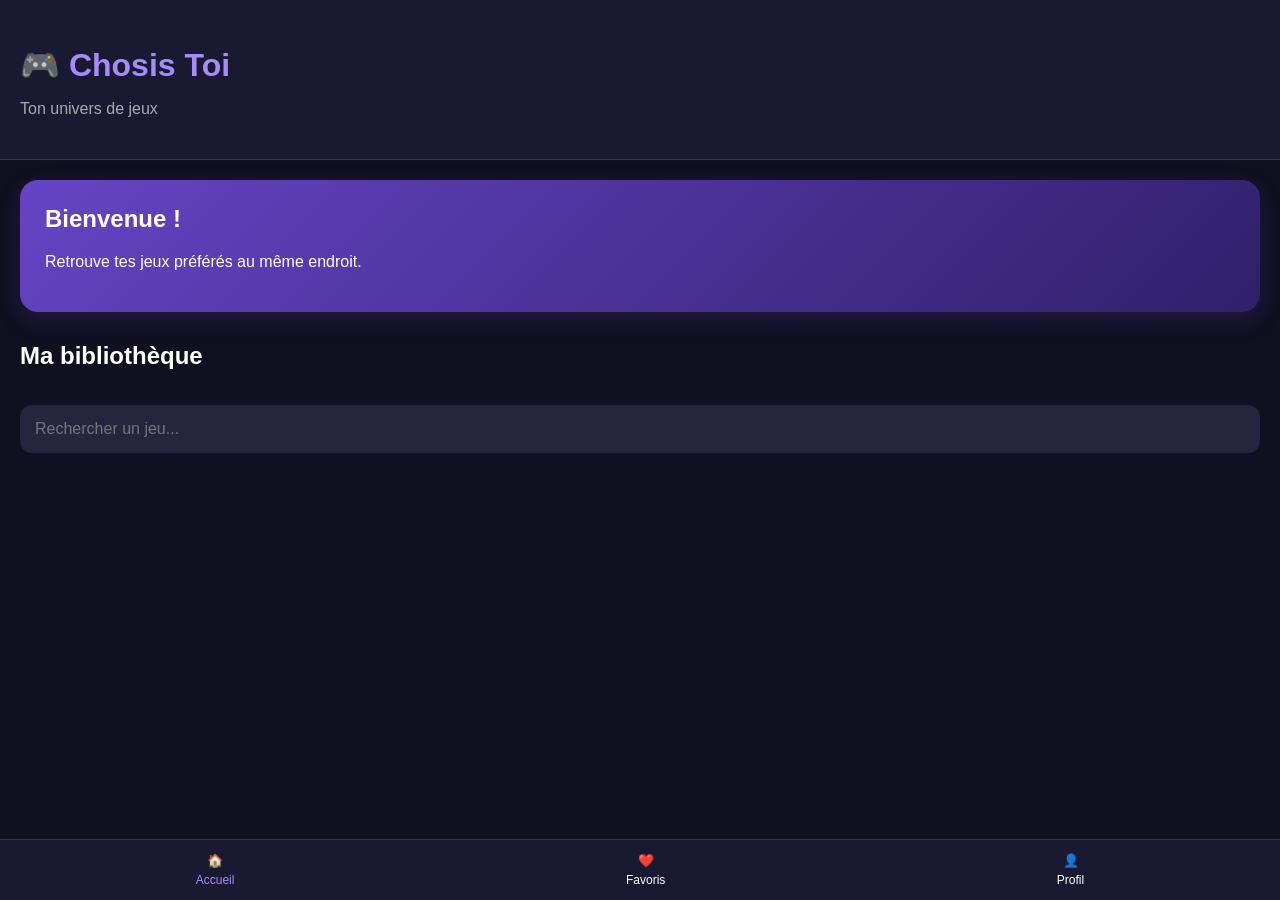
==== index.html @ 251e57ac "Add files via upload" ====
<!DOCTYPE html>
<html lang="fr">
<head>
    <meta charset="UTF-8">
    <meta name="viewport" content="width=device-width, initial-scale=1.0">
    <meta name="theme-color" content="#101020">
    <title>Chosis Toi</title>
    <link rel="stylesheet" href="style.css">
</head>

<body>

    <header class="header">
        <h1>🎮 Chosis Toi</h1>
        <p>Ton univers de jeux</p>
    </header>

    <main>
        <section class="welcome">
            <h2>Bienvenue !</h2>
            <p>Retrouve tes jeux préférés au même endroit.</p>
        </section>

        <section class="library">
            <h2>Ma bibliothèque</h2>

            <input
                type="text"
                id="search"
                placeholder="Rechercher un jeu..."
            >

            <div id="games" class="games"></div>

<section id="game-details" class="game-details" hidden>
    <button id="back-button">← Retour</button>
    <img id="detail-image" src="" alt="">
    <h2 id="detail-name"></h2>
    <p id="detail-console"></p>
    <button id="play-button">🎮 Jouer</button>
</section>
        
    </main>

    
<nav class="bottom-nav">
    <button class="nav-button active" data-page="home">
        🏠<span>Accueil</span>
    </button>
    <button class="nav-button" data-page="favorites">
        ❤️<span>Favoris</span>
    </button>
    <button class="nav-button" data-page="profile">
        👤<span>Profil</span>
    </button>
</nav>


    <script src="script.js"></script>

</body>
</html>
---- style.css ----
* {
    box-sizing: border-box;
}

body {
    margin: 0;
    font-family: Arial, sans-serif;
    background: #101020;
    color: white;
}

.header {
    padding: 25px 20px;
    background: #191932;
}

.header h1 {
    color: #a78bfa;
    margin-bottom: 5px;
}

.header p {
    color: #aaa;
}

main {
    padding: 20px;
    padding-bottom: 100px;
}

.welcome {
    background: linear-gradient(135deg, #6545c5, #30206b);
    padding: 25px;
    border-radius: 18px;
    margin-bottom: 30px;
}

.welcome h2 {
    margin-top: 0;
}

.library input {
    width: 100%;
    padding: 15px;
    border: none;
    border-radius: 12px;
    margin: 15px 0;
    background: #25253d;
    color: white;
    font-size: 16px;
}

.games {
    display: grid;
    grid-template-columns: repeat(2, 1fr);
    gap: 15px;
}

.game {
    background: #202039;
    padding: 18px;
    border-radius: 15px;
}

.game h3 {
    margin-top: 5px;
}

.game button {
    background: #8059e8;
    color: white;
    border: none;
    padding: 10px;
    border-radius: 8px;
    width: 100%;
}

.bottom-nav {
    position: fixed;
    bottom: 0;
    left: 0;
    width: 100%;
    display: flex;
    justify-content: space-around;
    padding: 15px 5px;
    background: #191932;
}

.bottom-nav button {
    background: none;
    color: white;
    border: none;
    font-size: 13px;
}

.game {
    transition: transform 0.2s ease;
    border: 1px solid #343452;
}

.game:hover {
    transform: translateY(-5px);
}

.game button {
    cursor: pointer;
    transition: background 0.2s ease;
}

.game button:hover {
    background: #a78bfa;
}

.header {
    border-bottom: 1px solid #343452;
}

.welcome {
    box-shadow: 0 8px 25px rgba(101, 69, 197, 0.2);
}

.games {
    display: grid;
    grid-template-columns: repeat(2, minmax(0, 1fr));
    gap: 16px;
}

.game-card {
    background: #202039;
    padding: 10px;
    border-radius: 16px;
    overflow: hidden;
    border: 1px solid #343452;
}

.game-card img {
    width: 100%;
    height: 125px;
    object-fit: cover;
    border-radius: 11px;
}

.game-card h3 {
    margin-bottom: 5px;
}

.game-card p {
    color: #aaa;
    font-size: 13px;
}

.game-card button {
    width: 100%;
    padding: 10px;
    border: none;
    border-radius: 9px;
    background: #8059e8;
    color: white;
    cursor: pointer;
}

.bottom-nav {
    display: flex;
    justify-content: space-around;
    align-items: center;
    position: fixed;
    bottom: 0;
    left: 0;
    width: 100%;
    padding: 12px 0;
    background: #191932;
    border-top: 1px solid #343452;
    z-index: 10;
}

.nav-button {
    display: flex;
    flex-direction: column;
    align-items: center;
    gap: 5px;
    background: none;
    border: none;
    color: #aaa;
    font-size: 20px;
    cursor: pointer;
}

.nav-button span {
    font-size: 12px;
}

.nav-button.active {
    color: #a78bfa;
}

body {
    padding-bottom: 85px;
}
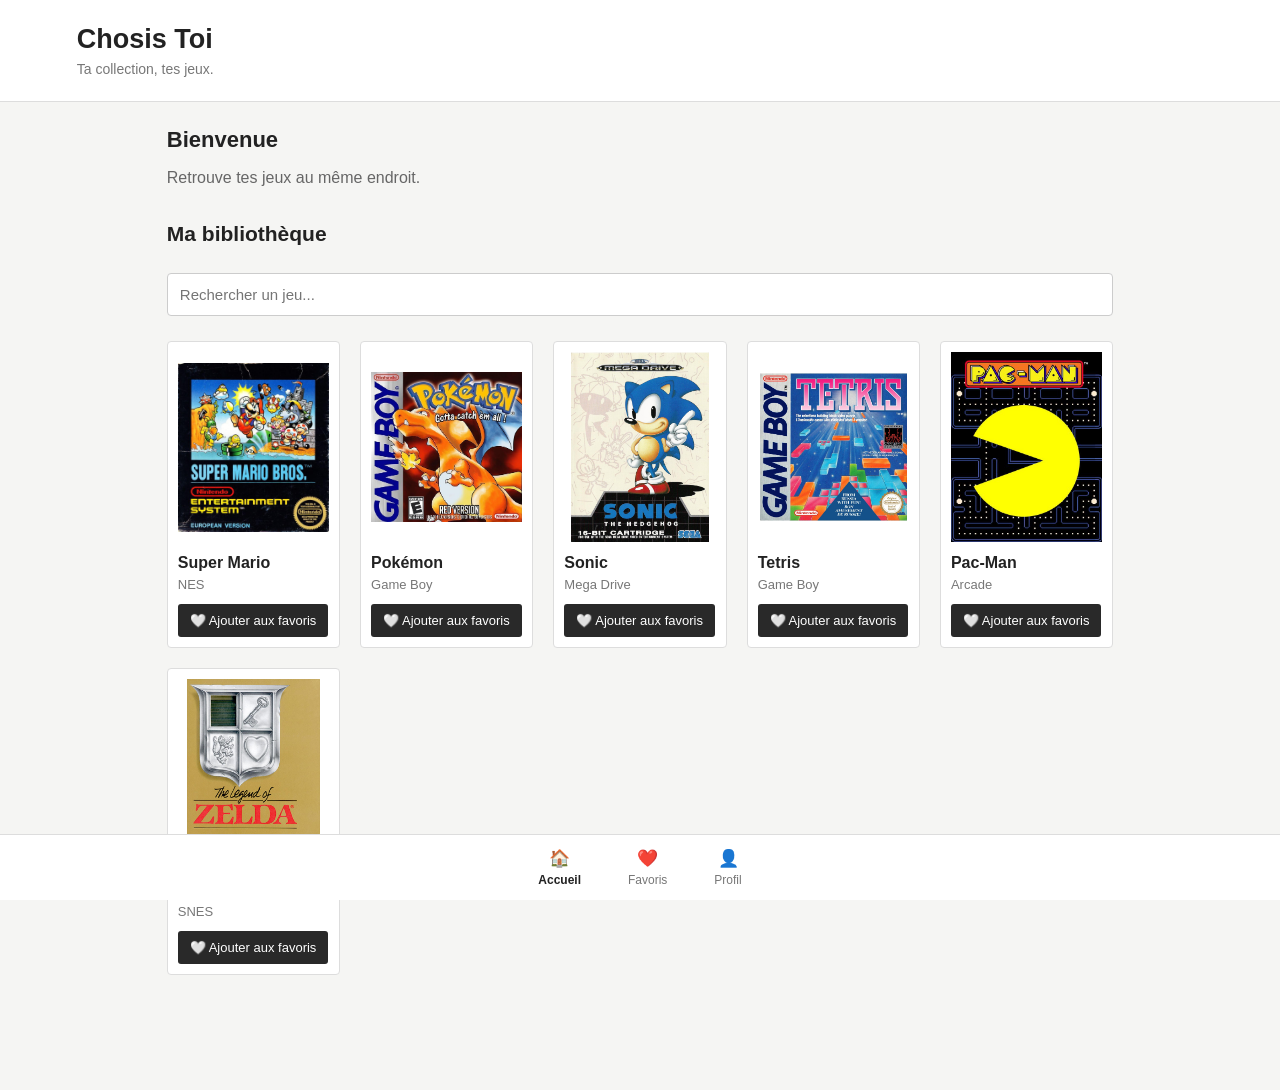
==== commit 76a86f71: "Refactor index.html for accessibility and content updates Updated the HTML structure and content for" ====
--- a/index.html
+++ b/index.html
@@ -1,63 +1,71 @@
+
 
 <!DOCTYPE html>
 <html lang="fr">
 <head>
     <meta charset="UTF-8">
     <meta name="viewport" content="width=device-width, initial-scale=1.0">
-    <meta name="theme-color" content="#101020">
+    <meta name="theme-color" content="#111318">
     <title>Chosis Toi</title>
     <link rel="stylesheet" href="style.css">
 </head>
 
 <body>
-
     <header class="header">
-        <h1>🎮 Chosis Toi</h1>
-        <p>Ton univers de jeux</p>
+        <h1>Chosis Toi</h1>
+        <p>Ta collection, tes jeux.</p>
     </header>
 
     <main>
         <section class="welcome">
-            <h2>Bienvenue !</h2>
-            <p>Retrouve tes jeux préférés au même endroit.</p>
+            <h2>Bienvenue</h2>
+            <p>Retrouve tes jeux au même endroit.</p>
         </section>
 
         <section class="library">
-            <h2>Ma bibliothèque</h2>
+            <h2 id="section-title">Ma bibliothèque</h2>
 
             <input
-                type="text"
+                type="search"
                 id="search"
                 placeholder="Rechercher un jeu..."
+                aria-label="Rechercher un jeu"
             >
 
             <div id="games" class="games"></div>
 
-<section id="game-details" class="game-details" hidden>
-    <button id="back-button">← Retour</button>
-    <img id="detail-image" src="" alt="">
-    <h2 id="detail-name"></h2>
-    <p id="detail-console"></p>
-    <button id="play-button">🎮 Jouer</button>
-</section>
-        
+            <section id="game-details" class="game-details" hidden>
+                <button id="back-button" type="button">← Retour</button>
+                <img id="detail-image" src="" alt="">
+                <h2 id="detail-name"></h2>
+                <p id="detail-console"></p>
+                <button id="play-button" type="button">Jouer</button>
+                <div id="zone-jeu" hidden>
+    <iframe
+        id="jeu-frame"
+        src=""
+        title="Jeu"
+        width="100%"
+        height="500"
+        style="border: 0;">
+    </iframe>
+</div>
+            </section>
+        </section>
     </main>
 
-    
-<nav class="bottom-nav">
-    <button class="nav-button active" data-page="home">
-        🏠<span>Accueil</span>
-    </button>
-    <button class="nav-button" data-page="favorites">
-        ❤️<span>Favoris</span>
-    </button>
-    <button class="nav-button" data-page="profile">
-        👤<span>Profil</span>
-    </button>
-</nav>
-
+    <nav class="bottom-nav" aria-label="Navigation principale">
+        <button class="nav-button active" data-page="home" type="button">
+            🏠 <span>Accueil</span>
+        </button>
+        <button class="nav-button" data-page="favorites" type="button">
+            ❤️ <span>Favoris</span>
+        </button>
+        <button class="nav-button" data-page="profile" type="button">
+            👤 <span>Profil</span>
+        </button>
+    </nav>
 
     <script src="script.js"></script>
-
 </body>
 </html>
--- a/style.css
+++ b/style.css
@@ -1,3 +1,4 @@
+
 
 * {
     box-sizing: border-box;
@@ -5,75 +6,143 @@
 
 body {
     margin: 0;
-    font-family: Arial, sans-serif;
-    background: #101020;
-    color: white;
+    padding-bottom: 80px;
+    background: #f5f5f3;
+    color: #222;
+    font-family: Arial, Helvetica, sans-serif;
 }
 
 .header {
-    padding: 25px 20px;
-    background: #191932;
+    padding: 24px 6%;
+    background: #fff;
+    border-bottom: 1px solid #ddd;
 }
 
 .header h1 {
-    color: #a78bfa;
-    margin-bottom: 5px;
+    margin: 0;
+    font-size: 27px;
+    font-weight: 700;
 }
 
 .header p {
-    color: #aaa;
-}
-
-main {
-    padding: 20px;
-    padding-bottom: 100px;
+    margin: 6px 0 0;
+    color: #777;
+    font-size: 14px;
 }
 
 .welcome {
-    background: linear-gradient(135deg, #6545c5, #30206b);
-    padding: 25px;
-    border-radius: 18px;
-    margin-bottom: 30px;
+    margin: 25px auto;
+    padding: 0 6%;
+    max-width: 1100px;
 }
 
 .welcome h2 {
-    margin-top: 0;
+    margin-bottom: 6px;
+    font-size: 22px;
 }
 
-.library input {
+.welcome p {
+    color: #666;
+}
+
+.library {
+    max-width: 1100px;
+    margin: 35px auto;
+    padding: 0 6%;
+}
+
+.library h2 {
+    font-size: 21px;
+}
+
+#search {
     width: 100%;
-    padding: 15px;
-    border: none;
-    border-radius: 12px;
-    margin: 15px 0;
-    background: #25253d;
-    color: white;
-    font-size: 16px;
+    padding: 12px;
+    margin: 10px 0 25px;
+    background: white;
+    border: 1px solid #ccc;
+    border-radius: 4px;
+    font-size: 15px;
 }
 
 .games {
     display: grid;
-    grid-template-columns: repeat(2, 1fr);
-    gap: 15px;
+    grid-template-columns: repeat(auto-fill, minmax(150px, 1fr));
+    gap: 20px;
 }
 
-.game {
-    background: #202039;
-    padding: 18px;
-    border-radius: 15px;
+.game-card {
+    padding: 10px;
+    background: white;
+    border: 1px solid #ddd;
+    border-radius: 4px;
 }
 
-.game h3 {
-    margin-top: 5px;
+.game-card img {
+    display: block;
+    width: 100%;
+    height: 190px;
+    object-fit: contain;
+    cursor: pointer;
 }
 
-.game button {
-    background: #8059e8;
+.game-card h3 {
+    margin: 12px 0 5px;
+    font-size: 16px;
+}
+
+.game-card p {
+    margin: 5px 0 12px;
+    color: #777;
+    font-size: 13px;
+}
+
+.game-card button,
+#play-button {
+    padding: 9px 12px;
+    background: #292929;
     color: white;
     border: none;
-    padding: 10px;
-    border-radius: 8px;
+    border-radius: 3px;
+    cursor: pointer;
+    font-size: 13px;
+}
+
+.game-card button:hover,
+#play-button:hover {
+    background: #444;
+}
+
+.game-details {
+    padding: 15px;
+    background: white;
+    border: 1px solid #ddd;
+}
+
+.game-details img {
+    display: block;
     width: 100%;
+    max-height: 300px;
+    object-fit: contain;
+    margin: 20px 0;
+}
+
+#back-button {
+    padding: 9px 12px;
+    background: #eee;
+    border: 1px solid #ccc;
+    border-radius: 3px;
+    cursor: pointer;
+}
+
+.profile-card input,
+.profile-card select {
+    display: block;
+    width: 100%;
+    margin: 10px 0 18px;
+    padding: 11px;
+    border: 1px solid #ccc;
+    border-radius: 3px;
 }
 
 .bottom-nav {
@@ -82,108 +151,23 @@
     left: 0;
     width: 100%;
     display: flex;
-    justify-content: space-around;
-    padding: 15px 5px;
-    background: #191932;
-}
-
-.bottom-nav button {
-    background: none;
-    color: white;
-    border: none;
-    font-size: 13px;
-}
-
-.game {
-    transition: transform 0.2s ease;
-    border: 1px solid #343452;
-}
-
-.game:hover {
-    transform: translateY(-5px);
-}
-
-.game button {
-    cursor: pointer;
-    transition: background 0.2s ease;
-}
-
-.game button:hover {
-    background: #a78bfa;
-}
-
-.header {
-    border-bottom: 1px solid #343452;
-}
-
-.welcome {
-    box-shadow: 0 8px 25px rgba(101, 69, 197, 0.2);
-}
-
-.games {
-    display: grid;
-    grid-template-columns: repeat(2, minmax(0, 1fr));
-    gap: 16px;
-}
-
-.game-card {
-    background: #202039;
-    padding: 10px;
-    border-radius: 16px;
-    overflow: hidden;
-    border: 1px solid #343452;
-}
-
-.game-card img {
-    width: 100%;
-    height: 125px;
-    object-fit: cover;
-    border-radius: 11px;
-}
-
-.game-card h3 {
-    margin-bottom: 5px;
-}
-
-.game-card p {
-    color: #aaa;
-    font-size: 13px;
-}
-
-.game-card button {
-    width: 100%;
-    padding: 10px;
-    border: none;
-    border-radius: 9px;
-    background: #8059e8;
-    color: white;
-    cursor: pointer;
-}
-
-.bottom-nav {
-    display: flex;
-    justify-content: space-around;
-    align-items: center;
-    position: fixed;
-    bottom: 0;
-    left: 0;
-    width: 100%;
-    padding: 12px 0;
-    background: #191932;
-    border-top: 1px solid #343452;
-    z-index: 10;
+    justify-content: center;
+    gap: 35px;
+    padding: 12px;
+    background: white;
+    border-top: 1px solid #ddd;
 }
 
 .nav-button {
     display: flex;
     flex-direction: column;
     align-items: center;
-    gap: 5px;
+    gap: 4px;
     background: none;
     border: none;
-    color: #aaa;
-    font-size: 20px;
+    color: #777;
     cursor: pointer;
+    font-size: 17px;
 }
 
 .nav-button span {
@@ -191,9 +175,21 @@
 }
 
 .nav-button.active {
-    color: #a78bfa;
+    color: #222;
+    font-weight: bold;
 }
 
-body {
-    padding-bottom: 85px;
+[hidden] {
+    display: none !important;
 }
+
+@media (max-width: 500px) {
+    .games {
+        grid-template-columns: repeat(2, minmax(0, 1fr));
+        gap: 12px;
+    }
+
+    .game-card img {
+        height: 160px;
+    }
+}
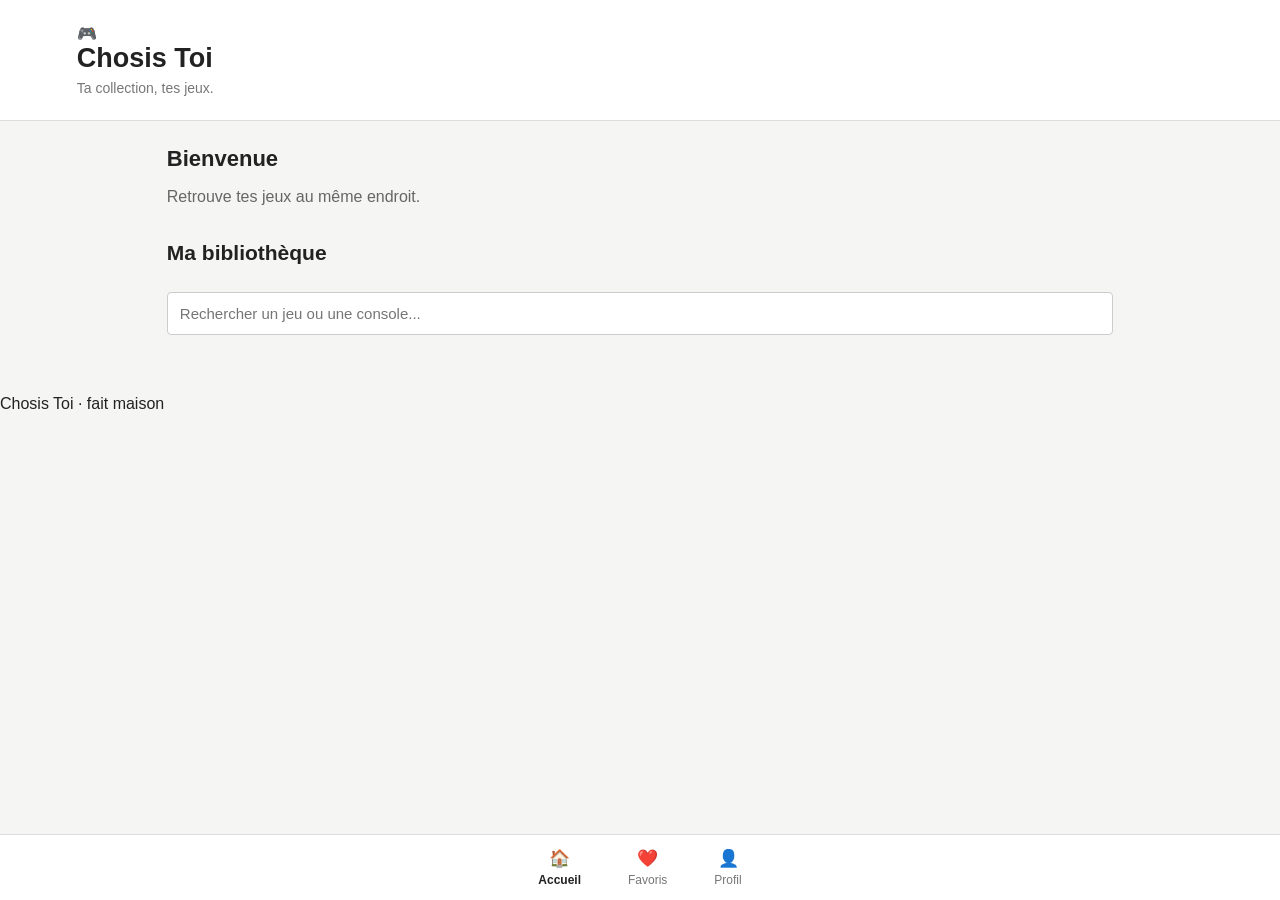
==== commit e0a9f9ae: "Enhance index.html with new meta tags and layout Added meta tags for color scheme and description, i" ====
--- a/index.html
+++ b/index.html
@@ -1,58 +1,79 @@
-
 
 <!DOCTYPE html>
 <html lang="fr">
 <head>
     <meta charset="UTF-8">
-    <meta name="viewport" content="width=device-width, initial-scale=1.0">
+    <meta name="viewport" content="width=device-width, initial-scale=1.0, viewport-fit=cover">
     <meta name="theme-color" content="#111318">
+    <meta name="color-scheme" content="dark">
+    <meta name="description" content="Chosis Toi : ta collection, tes jeux.">
     <title>Chosis Toi</title>
+
+    <link rel="manifest" href="manifest.json">
+    <link rel="icon" href="icons/icon-192.png" type="image/png">
+    <link rel="apple-touch-icon" href="icons/icon-192.png">
     <link rel="stylesheet" href="style.css">
 </head>
 
 <body>
     <header class="header">
-        <h1>Chosis Toi</h1>
-        <p>Ta collection, tes jeux.</p>
+        <div class="header-inner">
+            <span class="logo" aria-hidden="true">🎮</span>
+            <div>
+                <h1>Chosis Toi</h1>
+                <p>Ta collection, tes jeux.</p>
+            </div>
+        </div>
     </header>
 
     <main>
-        <section class="welcome">
-            <h2>Bienvenue</h2>
-            <p>Retrouve tes jeux au même endroit.</p>
+        <section id="welcome" class="welcome">
+            <div class="hero">
+                <h2>Bienvenue</h2>
+                <p>Retrouve tes jeux au même endroit.</p>
+            </div>
         </section>
 
-        <section class="library">
+        <!-- Vue liste : accueil, favoris, profil -->
+        <section id="library" class="library">
             <h2 id="section-title">Ma bibliothèque</h2>
 
             <input
                 type="search"
                 id="search"
-                placeholder="Rechercher un jeu..."
+                placeholder="Rechercher un jeu ou une console..."
                 aria-label="Rechercher un jeu"
+                autocomplete="off"
             >
 
             <div id="games" class="games"></div>
+        </section>
 
-            <section id="game-details" class="game-details" hidden>
+        <!-- Vue détail d'un jeu -->
+        <section id="detail-view" class="library" hidden>
+            <div id="game-details" class="game-details">
                 <button id="back-button" type="button">← Retour</button>
-                <img id="detail-image" src="" alt="">
+                <img id="detail-image" alt="">
                 <h2 id="detail-name"></h2>
                 <p id="detail-console"></p>
                 <button id="play-button" type="button">Jouer</button>
+
                 <div id="zone-jeu" hidden>
-    <iframe
-        id="jeu-frame"
-        src=""
-        title="Jeu"
-        width="100%"
-        height="500"
-        style="border: 0;">
-    </iframe>
-</div>
-            </section>
+                    <iframe
+                        id="jeu-frame"
+                        class="jeu-frame"
+                        title="Jeu"
+                        width="100%"
+                        height="500"
+                        sandbox="allow-scripts allow-same-origin"
+                        allow="fullscreen">
+                    </iframe>
+                </div>
+            </div>
         </section>
     </main>
+
+    <footer class="footer">Chosis Toi · fait maison</footer>
 
     <nav class="bottom-nav" aria-label="Navigation principale">
         <button class="nav-button active" data-page="home" type="button">
--- a/style.css
+++ b/style.css
@@ -71,6 +71,11 @@
     gap: 20px;
 }
 
+.vide {
+    grid-column: 1 / -1;
+    color: #777;
+}
+
 .game-card {
     padding: 10px;
     background: white;
@@ -84,6 +89,14 @@
     height: 190px;
     object-fit: contain;
     cursor: pointer;
+}
+
+.game-card img:focus-visible,
+button:focus-visible,
+input:focus-visible,
+select:focus-visible {
+    outline: 2px solid #292929;
+    outline-offset: 2px;
 }
 
 .game-card h3 {
@@ -98,7 +111,8 @@
 }
 
 .game-card button,
-#play-button {
+#play-button,
+#save-profile {
     padding: 9px 12px;
     background: #292929;
     color: white;
@@ -127,12 +141,24 @@
     margin: 20px 0;
 }
 
+.jeu-frame {
+    display: block;
+    width: 100%;
+    margin-top: 15px;
+    border: 0;
+}
+
 #back-button {
     padding: 9px 12px;
     background: #eee;
     border: 1px solid #ccc;
     border-radius: 3px;
     cursor: pointer;
+}
+
+.profile-card {
+    grid-column: 1 / -1;
+    max-width: 500px;
 }
 
 .profile-card input,
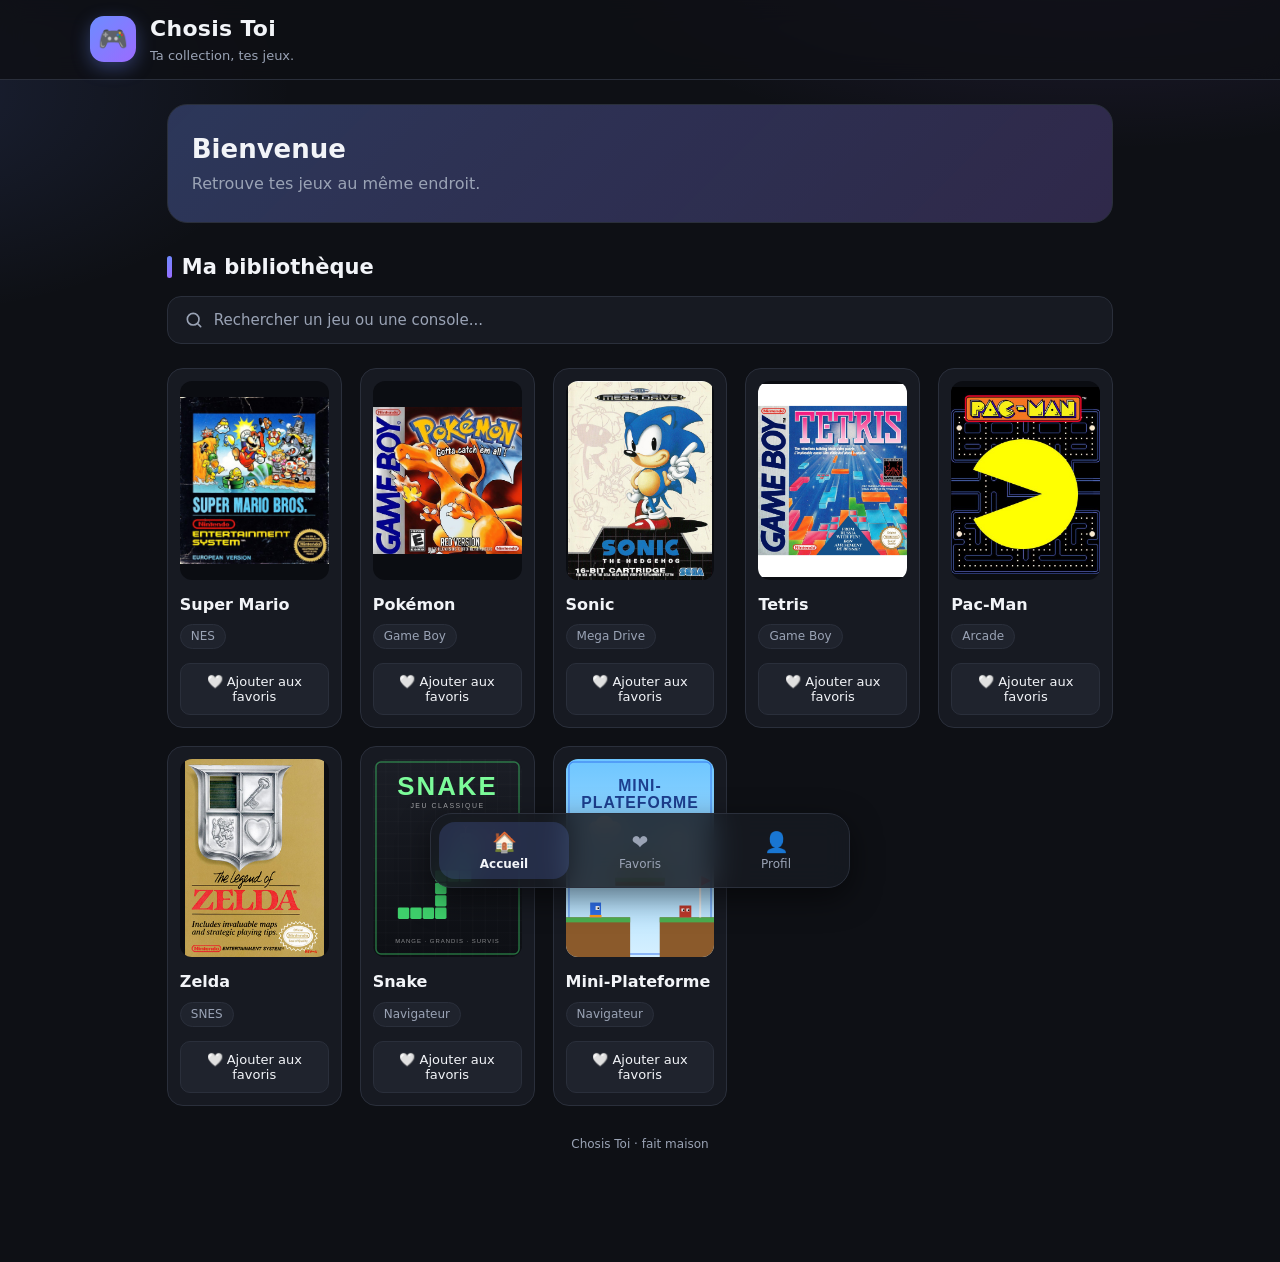
==== commit 7041c45d: "Fix HTML structure and update icons" ====
--- a/index.html
+++ b/index.html
@@ -10,8 +10,8 @@
     <title>Chosis Toi</title>
 
     <link rel="manifest" href="manifest.json">
-    <link rel="icon" href="icons/icon-192.png" type="image/png">
-    <link rel="apple-touch-icon" href="icons/icon-192.png">
+    <link rel="icon" href="icon-192.png" type="image/png">
+<link rel="apple-touch-icon" href="icon-192.png">
     <link rel="stylesheet" href="style.css">
 </head>
 
--- a/style.css
+++ b/style.css
@@ -1,212 +1,507 @@
 
+/* ---------- Thème ---------- */
+:root {
+    --bg: #0e1015;
+    --surface: #171a22;
+    --surface-2: #1f232d;
+    --media: #0b0d12;
+    --border: #2a2f3b;
+    --text: #f2f4f8;
+    --muted: #9aa3b5;
+    --accent: #6c8cff;
+    --accent-2: #9b6bff;
+    --degrade: linear-gradient(135deg, var(--accent), var(--accent-2));
+    --rayon: 16px;
+}
 
 * {
     box-sizing: border-box;
 }
 
+html {
+    -webkit-tap-highlight-color: transparent;
+}
+
 body {
     margin: 0;
-    padding-bottom: 80px;
-    background: #f5f5f3;
-    color: #222;
-    font-family: Arial, Helvetica, sans-serif;
-}
-
+    min-height: 100vh;
+    padding-bottom: 110px;
+    background:
+        radial-gradient(900px 400px at 85% -10%, rgba(155, 107, 255, 0.16), transparent 60%),
+        radial-gradient(700px 380px at -10% 10%, rgba(108, 140, 255, 0.14), transparent 60%),
+        var(--bg);
+    background-attachment: fixed;
+    color: var(--text);
+    font-family: system-ui, -apple-system, "Segoe UI", Roboto, Arial, sans-serif;
+    line-height: 1.4;
+}
+
+/* ---------- En-tête ---------- */
 .header {
-    padding: 24px 6%;
-    background: #fff;
-    border-bottom: 1px solid #ddd;
+    position: sticky;
+    top: 0;
+    z-index: 10;
+    padding: 14px 6%;
+    padding-top: calc(14px + env(safe-area-inset-top, 0px));
+    background: rgba(14, 16, 21, 0.8);
+    backdrop-filter: blur(12px);
+    -webkit-backdrop-filter: blur(12px);
+    border-bottom: 1px solid var(--border);
+}
+
+.header-inner {
+    display: flex;
+    align-items: center;
+    gap: 14px;
+    max-width: 1100px;
+    margin: 0 auto;
+}
+
+.logo {
+    display: grid;
+    place-items: center;
+    width: 46px;
+    height: 46px;
+    background: var(--degrade);
+    border-radius: 14px;
+    font-size: 24px;
+    box-shadow: 0 6px 18px rgba(108, 140, 255, 0.35);
 }
 
 .header h1 {
     margin: 0;
-    font-size: 27px;
-    font-weight: 700;
+    font-size: 22px;
+    font-weight: 800;
+    letter-spacing: 0.3px;
 }
 
 .header p {
-    margin: 6px 0 0;
-    color: #777;
-    font-size: 14px;
-}
-
+    margin: 2px 0 0;
+    color: var(--muted);
+    font-size: 13px;
+}
+
+/* ---------- Bannière d'accueil ---------- */
 .welcome {
-    margin: 25px auto;
+    max-width: 1100px;
+    margin: 24px auto 0;
     padding: 0 6%;
-    max-width: 1100px;
-}
-
-.welcome h2 {
-    margin-bottom: 6px;
-    font-size: 22px;
-}
-
-.welcome p {
-    color: #666;
-}
-
+}
+
+.hero {
+    padding: 26px 24px;
+    background:
+        linear-gradient(135deg, rgba(108, 140, 255, 0.25), rgba(155, 107, 255, 0.18)),
+        var(--surface);
+    border: 1px solid var(--border);
+    border-radius: 20px;
+}
+
+.hero h2 {
+    margin: 0 0 6px;
+    font-size: 26px;
+}
+
+.hero p {
+    margin: 0;
+    color: var(--muted);
+}
+
+/* ---------- Bibliothèque ---------- */
 .library {
     max-width: 1100px;
-    margin: 35px auto;
+    margin: 30px auto;
     padding: 0 6%;
 }
 
 .library h2 {
+    display: flex;
+    align-items: center;
+    gap: 10px;
+    margin: 0 0 14px;
     font-size: 21px;
+}
+
+.library h2::before {
+    content: "";
+    width: 5px;
+    height: 22px;
+    background: var(--degrade);
+    border-radius: 3px;
 }
 
 #search {
     width: 100%;
-    padding: 12px;
-    margin: 10px 0 25px;
-    background: white;
-    border: 1px solid #ccc;
-    border-radius: 4px;
+    padding: 14px 16px 14px 46px;
+    margin: 0 0 24px;
+    background-color: var(--surface);
+    background-image: url("data:image/svg+xml,%3Csvg xmlns='http://www.w3.org/2000/svg' width='20' height='20' viewBox='0 0 24 24' fill='none' stroke='%239aa3b5' stroke-width='2' stroke-linecap='round'%3E%3Ccircle cx='11' cy='11' r='7'/%3E%3Cpath d='M20 20l-3.5-3.5'/%3E%3C/svg%3E");
+    background-repeat: no-repeat;
+    background-position: 16px center;
+    color: var(--text);
+    border: 1px solid var(--border);
+    border-radius: 14px;
     font-size: 15px;
-}
-
+    font-family: inherit;
+}
+
+#search::placeholder {
+    color: var(--muted);
+}
+
+#search:focus {
+    outline: none;
+    border-color: var(--accent);
+    box-shadow: 0 0 0 3px rgba(108, 140, 255, 0.25);
+}
+
+/* ---------- Grille et cartes ---------- */
 .games {
     display: grid;
-    grid-template-columns: repeat(auto-fill, minmax(150px, 1fr));
-    gap: 20px;
+    grid-template-columns: repeat(auto-fill, minmax(165px, 1fr));
+    gap: 18px;
 }
 
 .vide {
     grid-column: 1 / -1;
-    color: #777;
+    padding: 30px 0;
+    color: var(--muted);
+    text-align: center;
 }
 
 .game-card {
-    padding: 10px;
-    background: white;
-    border: 1px solid #ddd;
-    border-radius: 4px;
+    display: flex;
+    flex-direction: column;
+    padding: 12px;
+    background: var(--surface);
+    border: 1px solid var(--border);
+    border-radius: var(--rayon);
+    transition: transform 0.18s ease, border-color 0.18s ease, box-shadow 0.18s ease;
+}
+
+.game-card:hover {
+    transform: translateY(-4px);
+    border-color: var(--accent);
+    box-shadow: 0 12px 28px rgba(0, 0, 0, 0.4);
 }
 
 .game-card img {
     display: block;
     width: 100%;
-    height: 190px;
+    aspect-ratio: 3 / 4;
     object-fit: contain;
+    background: var(--media);
+    border-radius: 12px;
     cursor: pointer;
 }
 
-.game-card img:focus-visible,
-button:focus-visible,
-input:focus-visible,
-select:focus-visible {
-    outline: 2px solid #292929;
-    outline-offset: 2px;
-}
-
 .game-card h3 {
-    margin: 12px 0 5px;
+    margin: 14px 0 8px;
     font-size: 16px;
 }
 
+/* La console s'affiche comme une pastille */
 .game-card p {
-    margin: 5px 0 12px;
-    color: #777;
+    align-self: flex-start;
+    margin: 0 0 14px;
+    padding: 3px 10px;
+    background: var(--surface-2);
+    border: 1px solid var(--border);
+    border-radius: 999px;
+    color: var(--muted);
+    font-size: 12px;
+}
+
+.game-card button {
+    width: 100%;
+    margin-top: auto;
+    padding: 10px 12px;
+    background: var(--surface-2);
+    color: var(--text);
+    border: 1px solid var(--border);
+    border-radius: 10px;
+    cursor: pointer;
+    font-family: inherit;
     font-size: 13px;
-}
-
-.game-card button,
+    transition: background 0.18s ease, border-color 0.18s ease;
+}
+
+.game-card button:hover {
+    background: rgba(108, 140, 255, 0.18);
+    border-color: var(--accent);
+}
+
+/* ---------- Boutons principaux ---------- */
 #play-button,
 #save-profile {
-    padding: 9px 12px;
-    background: #292929;
-    color: white;
+    padding: 12px 24px;
+    background: var(--degrade);
+    color: #fff;
     border: none;
-    border-radius: 3px;
+    border-radius: 12px;
     cursor: pointer;
-    font-size: 13px;
-}
-
-.game-card button:hover,
-#play-button:hover {
-    background: #444;
-}
-
+    font-family: inherit;
+    font-size: 15px;
+    font-weight: 700;
+    box-shadow: 0 8px 20px rgba(108, 140, 255, 0.3);
+    transition: transform 0.15s ease, filter 0.15s ease;
+}
+
+#play-button:hover:not(:disabled),
+#save-profile:hover {
+    transform: translateY(-2px);
+    filter: brightness(1.1);
+}
+
+#play-button:disabled {
+    background: var(--surface-2);
+    color: var(--muted);
+    box-shadow: none;
+    cursor: not-allowed;
+}
+
+#back-button {
+    padding: 9px 14px;
+    background: var(--surface-2);
+    color: var(--text);
+    border: 1px solid var(--border);
+    border-radius: 10px;
+    cursor: pointer;
+    font-family: inherit;
+    font-size: 14px;
+}
+
+#back-button:hover {
+    border-color: var(--accent);
+}
+
+/* ---------- Fiche d'un jeu ---------- */
 .game-details {
-    padding: 15px;
-    background: white;
-    border: 1px solid #ddd;
-}
+    display: grid;
+    grid-template-columns: minmax(0, 320px) minmax(0, 1fr);
+    grid-template-rows: auto auto auto auto 1fr auto;
+    grid-template-areas:
+        "retour retour"
+        "image  titre"
+        "image  console"
+        "image  jouer"
+        "image  vide"
+        "zone   zone";
+    column-gap: 28px;
+    padding: 20px;
+    background: var(--surface);
+    border: 1px solid var(--border);
+    border-radius: 20px;
+}
+
+#back-button   { grid-area: retour; justify-self: start; margin-bottom: 18px; }
+#detail-image  { grid-area: image; }
+#detail-name   { grid-area: titre; }
+#detail-console { grid-area: console; }
+#play-button   { grid-area: jouer; justify-self: start; }
+#zone-jeu      { grid-area: zone; }
 
 .game-details img {
     display: block;
     width: 100%;
-    max-height: 300px;
+    max-height: 420px;
     object-fit: contain;
-    margin: 20px 0;
+    background: var(--media);
+    border-radius: 14px;
+}
+
+.game-details h2 {
+    margin: 0 0 8px;
+    font-size: 30px;
+}
+
+.game-details h2::before {
+    display: none;
+}
+
+#detail-console {
+    align-self: start;
+    justify-self: start;
+    margin: 0 0 20px;
+    padding: 4px 12px;
+    background: var(--surface-2);
+    border: 1px solid var(--border);
+    border-radius: 999px;
+    color: var(--muted);
+    font-size: 13px;
 }
 
 .jeu-frame {
     display: block;
     width: 100%;
-    margin-top: 15px;
-    border: 0;
-}
-
-#back-button {
-    padding: 9px 12px;
-    background: #eee;
-    border: 1px solid #ccc;
-    border-radius: 3px;
-    cursor: pointer;
-}
-
+    margin-top: 22px;
+    background: #000;
+    border: 1px solid var(--border);
+    border-radius: 12px;
+}
+
+/* ---------- Profil ---------- */
 .profile-card {
     grid-column: 1 / -1;
-    max-width: 500px;
+    max-width: 520px;
+    padding: 24px;
+}
+
+.profile-card:hover {
+    transform: none;
+    border-color: var(--border);
+    box-shadow: none;
+}
+
+.profile-card h2 {
+    margin: 0 0 16px;
+    font-size: 22px;
+}
+
+.profile-card h2::before {
+    display: none;
+}
+
+.profile-card p {
+    align-self: auto;
+    margin: 0;
+    padding: 0;
+    background: none;
+    border: none;
+    border-radius: 0;
+    color: var(--muted);
+    font-size: 14px;
 }
 
 .profile-card input,
 .profile-card select {
     display: block;
     width: 100%;
-    margin: 10px 0 18px;
-    padding: 11px;
-    border: 1px solid #ccc;
-    border-radius: 3px;
-}
-
+    margin: 8px 0 18px;
+    padding: 12px;
+    background: var(--media);
+    color: var(--text);
+    border: 1px solid var(--border);
+    border-radius: 10px;
+    font-family: inherit;
+    font-size: 15px;
+}
+
+.profile-card input:focus,
+.profile-card select:focus {
+    outline: none;
+    border-color: var(--accent);
+    box-shadow: 0 0 0 3px rgba(108, 140, 255, 0.25);
+}
+
+#save-profile {
+    align-self: flex-start;
+    width: auto;
+    margin-top: 0;
+}
+
+#profile-result {
+    margin: 22px 0 4px;
+    font-size: 44px;
+}
+
+#profile-name {
+    color: var(--text);
+    font-size: 18px;
+    font-weight: 700;
+}
+
+/* ---------- Pied de page ---------- */
+.footer {
+    margin-top: 10px;
+    color: var(--muted);
+    font-size: 12px;
+    text-align: center;
+}
+
+/* ---------- Navigation du bas ---------- */
 .bottom-nav {
     position: fixed;
-    bottom: 0;
-    left: 0;
-    width: 100%;
+    bottom: calc(12px + env(safe-area-inset-bottom, 0px));
+    left: 50%;
+    z-index: 20;
     display: flex;
-    justify-content: center;
-    gap: 35px;
-    padding: 12px;
-    background: white;
-    border-top: 1px solid #ddd;
+    gap: 6px;
+    width: min(420px, calc(100% - 24px));
+    padding: 8px;
+    transform: translateX(-50%);
+    background: rgba(23, 26, 34, 0.85);
+    backdrop-filter: blur(14px);
+    -webkit-backdrop-filter: blur(14px);
+    border: 1px solid var(--border);
+    border-radius: 22px;
+    box-shadow: 0 10px 30px rgba(0, 0, 0, 0.5);
 }
 
 .nav-button {
     display: flex;
+    flex: 1;
     flex-direction: column;
     align-items: center;
-    gap: 4px;
+    gap: 3px;
+    padding: 8px 6px;
     background: none;
     border: none;
-    color: #777;
+    border-radius: 16px;
+    color: var(--muted);
     cursor: pointer;
-    font-size: 17px;
+    font-family: inherit;
+    font-size: 20px;
+    transition: background 0.18s ease, color 0.18s ease;
 }
 
 .nav-button span {
     font-size: 12px;
 }
 
+.nav-button:hover {
+    color: var(--text);
+}
+
 .nav-button.active {
-    color: #222;
-    font-weight: bold;
+    background: rgba(108, 140, 255, 0.18);
+    color: var(--text);
+    font-weight: 700;
+}
+
+/* ---------- Divers ---------- */
+button:focus-visible,
+.game-card img:focus-visible,
+select:focus-visible {
+    outline: 2px solid var(--accent);
+    outline-offset: 2px;
 }
 
 [hidden] {
     display: none !important;
+}
+
+@media (max-width: 700px) {
+    .game-details {
+        grid-template-columns: 1fr;
+        grid-template-rows: none;
+        grid-template-areas:
+            "retour"
+            "image"
+            "titre"
+            "console"
+            "jouer"
+            "zone";
+    }
+
+    #detail-image {
+        margin-bottom: 18px;
+        max-height: 320px;
+    }
+
+    .game-details h2 {
+        font-size: 26px;
+    }
 }
 
 @media (max-width: 500px) {
@@ -215,7 +510,17 @@
         gap: 12px;
     }
 
-    .game-card img {
-        height: 160px;
-    }
-}
+    .game-card {
+        padding: 10px;
+    }
+
+    .hero {
+        padding: 20px 18px;
+    }
+}
+
+@media (prefers-reduced-motion: reduce) {
+    * {
+        transition: none !important;
+    }
+}
